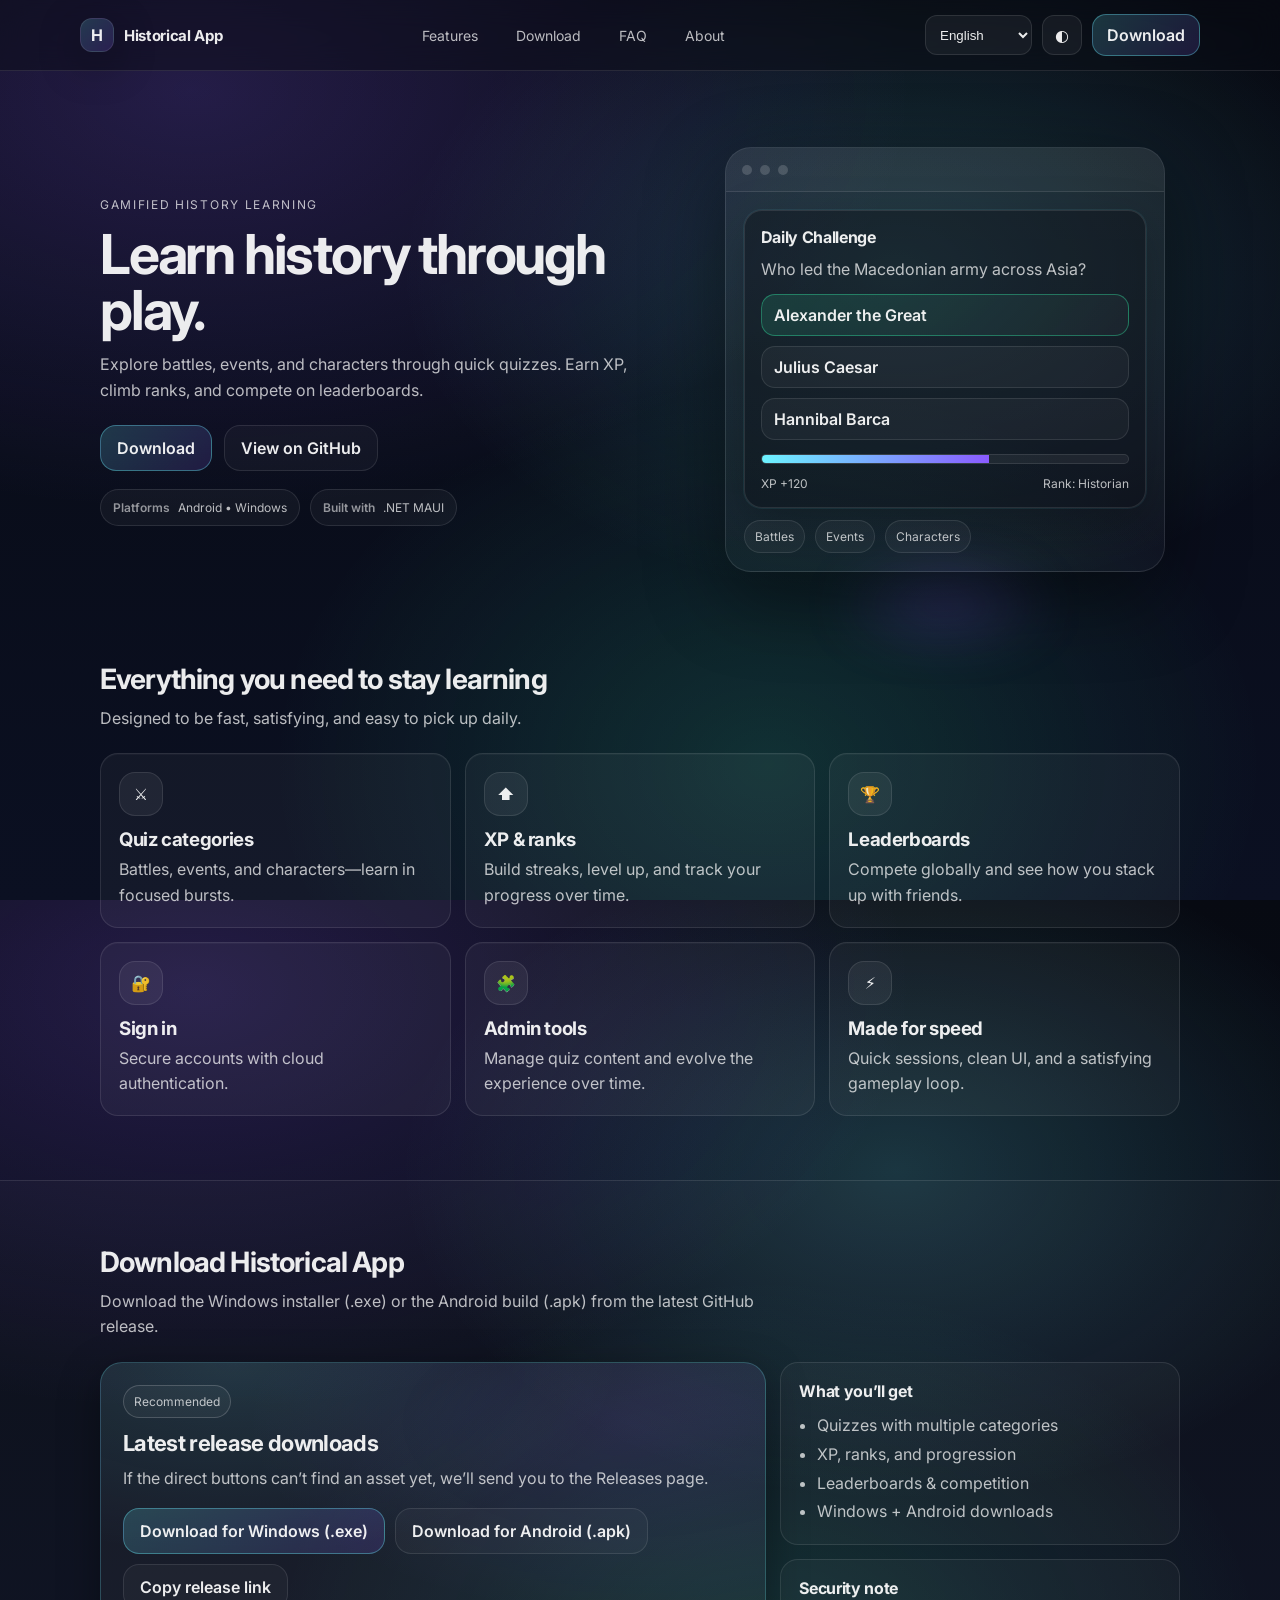
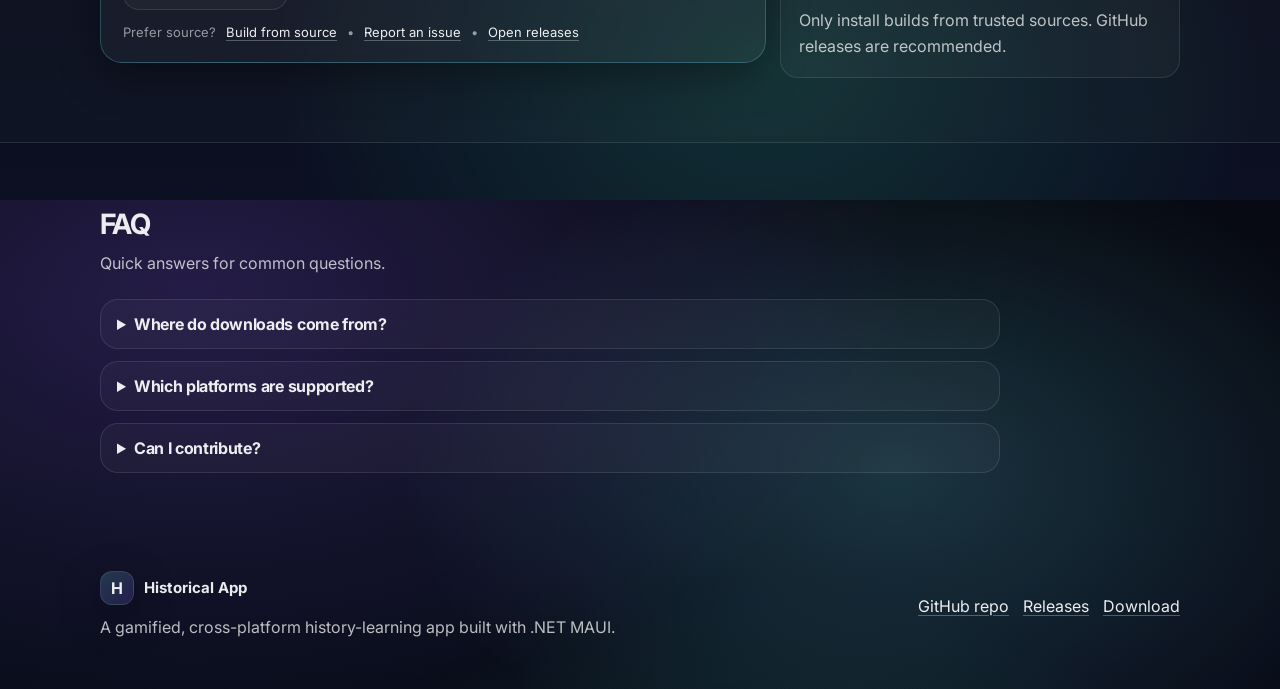
==== public/index.html @ 18646110 "added worker" ====
<!doctype html>
<html lang="en">
  <head>
    <meta charset="utf-8" />
    <meta name="viewport" content="width=device-width, initial-scale=1" />
    <meta name="color-scheme" content="dark light" />
    <title>Historical App — Learn history through play</title>
    <meta
      name="description"
      content="Historical App is a gamified history-learning experience with quizzes, XP progression, and leaderboards. Download the latest release for your device."
    />

    <meta property="og:title" content="Historical App" />
    <meta
      property="og:description"
      content="Gamified history learning: quizzes, XP progression, and leaderboards. Download the latest release."
    />
    <meta property="og:type" content="website" />
    <meta property="og:url" content="" />

    <link rel="preconnect" href="https://fonts.googleapis.com" />
    <link rel="preconnect" href="https://fonts.gstatic.com" crossorigin />
    <link
      href="https://fonts.googleapis.com/css2?family=Inter:wght@400;500;600;700&display=swap"
      rel="stylesheet"
    />
    <link rel="stylesheet" href="./style.css" />
    <link rel="icon" href="./favicon.ico" />
  </head>
  <body>
    <a class="skip-link" href="#main">Skip to content</a>

    <header class="topbar">
      <div class="container topbar__inner">
        <a class="brand" href="#">
          <span class="brand__mark" aria-hidden="true">H</span>
          <span class="brand__text">Historical App</span>
        </a>

        <nav class="nav" aria-label="Primary">
          <a class="nav__link" href="#features" data-i18n="nav.features">Features</a>
          <a class="nav__link" href="#download" data-i18n="nav.download">Download</a>
          <a class="nav__link" href="#faq" data-i18n="nav.faq">FAQ</a>
          <a class="nav__link" href="#about" data-i18n="nav.about">About</a>
        </nav>

        <div class="topbar__actions">
          <label class="lang" for="langSelect">
            <span class="sr-only" data-i18n="lang.label">Language</span>
            <select class="lang__select" id="langSelect" aria-label="Language">
              <option value="en">English</option>
              <option value="bg">Български</option>
              <option value="ru">Русский</option>
            </select>
          </label>
          <button class="icon-btn" id="themeToggle" type="button" aria-label="Toggle theme">
            <span class="icon-btn__icon" aria-hidden="true">◐</span>
          </button>
          <a class="btn btn--primary" href="#download" data-i18n="cta.download">Download</a>
        </div>
      </div>
    </header>

    <main id="main">
      <section class="hero">
        <div class="container hero__grid">
          <div class="hero__copy">
            <p class="eyebrow" data-i18n="hero.eyebrow">Gamified history learning</p>
            <h1 class="hero__title" data-i18n="hero.title">Learn history through play.</h1>
            <p class="hero__subtitle" data-i18n="hero.subtitle">
              Explore battles, events, and characters through quick quizzes. Earn XP, climb ranks, and
              compete on leaderboards.
            </p>

            <div class="hero__cta">
              <a class="btn btn--primary btn--lg" id="primaryDownload" href="#download" data-i18n="hero.primary">
                Download
              </a>
              <a class="btn btn--ghost btn--lg" id="viewOnGitHub" href="#" target="_blank" rel="noreferrer">
                <span data-i18n="hero.github">View on GitHub</span>
              </a>
            </div>

            <div class="meta-row" aria-label="Highlights">
              <div class="meta-pill">
                <span class="meta-pill__k" data-i18n="meta.platforms.k">Platforms</span>
                <span class="meta-pill__v" data-i18n="meta.platforms.v">Android • Windows</span>
              </div>
              <div class="meta-pill">
                <span class="meta-pill__k" data-i18n="meta.built.k">Built with</span>
                <span class="meta-pill__v" data-i18n="meta.built.v">.NET MAUI</span>
              </div>
            </div>
          </div>

          <div class="hero__art" aria-hidden="true">
            <div class="device">
              <div class="device__screen">
                <div class="device__header">
                  <div class="dot"></div>
                  <div class="dot"></div>
                  <div class="dot"></div>
                </div>
                <div class="device__body">
                  <div class="card card--glow">
                    <div class="card__title">Daily Challenge</div>
                    <div class="card__question">Who led the Macedonian army across Asia?</div>
                    <div class="answers">
                      <div class="answer">Alexander the Great</div>
                      <div class="answer">Julius Caesar</div>
                      <div class="answer">Hannibal Barca</div>
                    </div>
                    <div class="progress">
                      <div class="progress__bar"></div>
                    </div>
                    <div class="card__footer">
                      <span>XP +120</span>
                      <span>Rank: Historian</span>
                    </div>
                  </div>

                  <div class="badge-row">
                    <div class="mini-badge">Battles</div>
                    <div class="mini-badge">Events</div>
                    <div class="mini-badge">Characters</div>
                  </div>
                </div>
              </div>
              <div class="device__shadow"></div>
            </div>
          </div>
        </div>
      </section>

      <section class="section" id="features">
        <div class="container">
          <div class="section__head">
            <h2 class="section__title" data-i18n="features.title">Everything you need to stay learning</h2>
            <p class="section__subtitle" data-i18n="features.subtitle">
              Designed to be fast, satisfying, and easy to pick up daily.
            </p>
          </div>

          <div class="grid-3">
            <article class="feature">
              <div class="feature__icon" aria-hidden="true">⚔</div>
              <h3 class="feature__title" data-i18n="feature.quiz.title">Quiz categories</h3>
              <p class="feature__text" data-i18n="feature.quiz.text">
                Battles, events, and characters—learn in focused bursts.
              </p>
            </article>
            <article class="feature">
              <div class="feature__icon" aria-hidden="true">⬆</div>
              <h3 class="feature__title" data-i18n="feature.xp.title">XP & ranks</h3>
              <p class="feature__text" data-i18n="feature.xp.text">
                Build streaks, level up, and track your progress over time.
              </p>
            </article>
            <article class="feature">
              <div class="feature__icon" aria-hidden="true">🏆</div>
              <h3 class="feature__title" data-i18n="feature.leaderboards.title">Leaderboards</h3>
              <p class="feature__text" data-i18n="feature.leaderboards.text">
                Compete globally and see how you stack up with friends.
              </p>
            </article>
            <article class="feature">
              <div class="feature__icon" aria-hidden="true">🔐</div>
              <h3 class="feature__title" data-i18n="feature.auth.title">Sign in</h3>
              <p class="feature__text" data-i18n="feature.auth.text">
                Secure accounts with cloud authentication.
              </p>
            </article>
            <article class="feature">
              <div class="feature__icon" aria-hidden="true">🧩</div>
              <h3 class="feature__title" data-i18n="feature.admin.title">Admin tools</h3>
              <p class="feature__text" data-i18n="feature.admin.text">
                Manage quiz content and evolve the experience over time.
              </p>
            </article>
            <article class="feature">
              <div class="feature__icon" aria-hidden="true">⚡</div>
              <h3 class="feature__title" data-i18n="feature.speed.title">Made for speed</h3>
              <p class="feature__text" data-i18n="feature.speed.text">
                Quick sessions, clean UI, and a satisfying gameplay loop.
              </p>
            </article>
          </div>
        </div>
      </section>

      <section class="section section--alt" id="download">
        <div class="container">
          <div class="section__head">
            <h2 class="section__title" data-i18n="download.title">Download Historical App</h2>
            <p class="section__subtitle" data-i18n="download.subtitle">
              Download the Windows installer (.exe) or the Android build (.apk) from the latest GitHub
              release.
            </p>
          </div>

          <div class="download">
            <div class="download__card">
              <div class="download__label">Recommended</div>
              <h3 class="download__title" id="downloadTitle" data-i18n="download.latestTitle">
                Latest release downloads
              </h3>
              <p class="download__text" id="downloadText">
                If the direct buttons can’t find an asset yet, we’ll send you to the Releases page.
              </p>

              <div class="download__actions">
                <a class="btn btn--primary btn--lg" id="downloadWindowsBtn" href="#" target="_blank" rel="noreferrer">
                  <span data-i18n="download.windows">Download for Windows (.exe)</span>
                </a>
                <a class="btn btn--ghost btn--lg" id="downloadAndroidBtn" href="#" target="_blank" rel="noreferrer">
                  <span data-i18n="download.android">Download for Android (.apk)</span>
                </a>
                <button class="btn btn--ghost btn--lg" id="copyReleaseLink" type="button">
                  <span data-i18n="download.copy">Copy release link</span>
                </button>
              </div>

              <div class="download__fineprint">
                <span class="dot-sep" data-i18n="download.preferSource">Prefer source?</span>
                <a class="text-link" id="sourceLink" href="#" target="_blank" rel="noreferrer" data-i18n="download.source">
                  Build from source
                </a>
                <span class="dot-sep" aria-hidden="true">•</span>
                <a class="text-link" id="issuesLink" href="#" target="_blank" rel="noreferrer" data-i18n="download.issue">
                  Report an issue
                </a>
                <span class="dot-sep" aria-hidden="true">•</span>
                <a class="text-link" id="releasesLinkInline" href="#" target="_blank" rel="noreferrer" data-i18n="download.releases">
                  Open releases
                </a>
              </div>
            </div>

            <div class="download__side">
              <div class="mini">
                <h3 class="mini__title" data-i18n="download.side.title">What you’ll get</h3>
                <ul class="mini__list">
                  <li data-i18n="download.side.b1">Quizzes with multiple categories</li>
                  <li data-i18n="download.side.b2">XP, ranks, and progression</li>
                  <li data-i18n="download.side.b3">Leaderboards & competition</li>
                  <li data-i18n="download.side.b4">Windows + Android downloads</li>
                </ul>
              </div>

              <div class="mini">
                <h3 class="mini__title" data-i18n="download.security.title">Security note</h3>
                <p class="mini__text">
                  <span data-i18n="download.security.text">
                    Only install builds from trusted sources. GitHub releases are recommended.
                  </span>
                </p>
              </div>
            </div>
          </div>
        </div>
      </section>

      <section class="section" id="faq">
        <div class="container">
          <div class="section__head">
            <h2 class="section__title" data-i18n="faq.title">FAQ</h2>
            <p class="section__subtitle" data-i18n="faq.subtitle">Quick answers for common questions.</p>
          </div>

          <div class="faq">
            <details class="faq__item">
              <summary class="faq__q" data-i18n="faq.q1">Where do downloads come from?</summary>
              <div class="faq__a">
                <span data-i18n="faq.a1">
                  Downloads are hosted on GitHub under “Releases”. If no releases exist yet, you can
                  still build from source.
                </span>
              </div>
            </details>
            <details class="faq__item">
              <summary class="faq__q" data-i18n="faq.q2">Which platforms are supported?</summary>
              <div class="faq__a" data-i18n="faq.a2">Downloads are provided for Windows (.exe) and Android (.apk).</div>
            </details>
            <details class="faq__item">
              <summary class="faq__q" data-i18n="faq.q3">Can I contribute?</summary>
              <div class="faq__a">
                <span data-i18n="faq.a3">Yes. Open the repository, fork it, and submit a pull request.</span>
              </div>
            </details>
          </div>
        </div>
      </section>

      <section class="section section--footer" id="about">
        <div class="container footer">
          <div class="footer__left">
            <div class="footer__brand">
              <span class="brand__mark" aria-hidden="true">H</span>
              <span class="brand__text">Historical App</span>
            </div>
            <p class="footer__text">
              <span data-i18n="footer.tagline">
                A gamified, cross-platform history-learning app built with .NET MAUI.
              </span>
            </p>
          </div>

          <div class="footer__right">
            <a class="text-link" id="footerRepo" href="#" target="_blank" rel="noreferrer" data-i18n="footer.repo">
              GitHub repo
            </a>
            <a class="text-link" id="footerReleases" href="#" target="_blank" rel="noreferrer" data-i18n="footer.releases">
              Releases
            </a>
            <a class="text-link" href="#download" data-i18n="footer.download">Download</a>
          </div>
        </div>
      </section>
    </main>

    <div class="toast" id="toast" role="status" aria-live="polite" aria-atomic="true"></div>
    <script src="./scripts.js" defer></script>
  </body>
</html>
---- public/style.css ----
/* Generated from project root Style.css (kept in /public for case-sensitive deploys). */
:root {
  --bg: #070a12;
  --bg2: #0b1022;
  --card: rgba(255, 255, 255, 0.06);
  --card2: rgba(255, 255, 255, 0.08);
  --text: rgba(255, 255, 255, 0.92);
  --muted: rgba(255, 255, 255, 0.72);
  --faint: rgba(255, 255, 255, 0.55);
  --border: rgba(255, 255, 255, 0.10);
  --shadow: 0 24px 80px rgba(0, 0, 0, 0.45);
  --shadow2: 0 12px 40px rgba(0, 0, 0, 0.35);

  --brand1: #6cf3ff;
  --brand2: #8a5bff;
  --brand3: #35ffb1;
  --warn: #ffcc66;

  --radius: 18px;
  --radius-sm: 12px;
  --container: 1120px;
  --font: "Inter", system-ui, -apple-system, Segoe UI, Roboto, Arial, sans-serif;

  --focus: 0 0 0 4px rgba(108, 243, 255, 0.22);
}

[data-theme="light"] {
  --bg: #f7f7ff;
  --bg2: #eef2ff;
  --card: rgba(20, 25, 40, 0.06);
  --card2: rgba(20, 25, 40, 0.08);
  --text: rgba(12, 14, 20, 0.92);
  --muted: rgba(12, 14, 20, 0.72);
  --faint: rgba(12, 14, 20, 0.56);
  --border: rgba(12, 14, 20, 0.12);
  --shadow: 0 24px 80px rgba(15, 18, 30, 0.18);
  --shadow2: 0 12px 40px rgba(15, 18, 30, 0.14);
}

*,
*::before,
*::after {
  box-sizing: border-box;
}

html,
body {
  height: 100%;
}

html {
  scroll-behavior: smooth;
}

body {
  margin: 0;
  font-family: var(--font);
  color: var(--text);
  background:
    radial-gradient(1200px 700px at 15% 10%, rgba(138, 91, 255, 0.22), transparent 60%),
    radial-gradient(900px 600px at 70% 30%, rgba(108, 243, 255, 0.18), transparent 55%),
    radial-gradient(900px 700px at 60% 85%, rgba(53, 255, 177, 0.14), transparent 55%),
    linear-gradient(180deg, var(--bg), var(--bg2));
}

a {
  color: inherit;
  text-decoration: none;
}

button {
  font: inherit;
  color: inherit;
}

.sr-only {
  position: absolute;
  width: 1px;
  height: 1px;
  padding: 0;
  margin: -1px;
  overflow: hidden;
  clip: rect(0, 0, 0, 0);
  white-space: nowrap;
  border: 0;
}

.container {
  max-width: var(--container);
  padding: 0 20px;
  margin: 0 auto;
}

.skip-link {
  position: absolute;
  left: 12px;
  top: 12px;
  transform: translateY(-200%);
  padding: 10px 12px;
  background: var(--card2);
  border: 1px solid var(--border);
  border-radius: 12px;
  z-index: 9999;
}

.skip-link:focus {
  transform: translateY(0);
  outline: none;
  box-shadow: var(--focus);
}

.topbar {
  position: sticky;
  top: 0;
  z-index: 50;
  backdrop-filter: blur(14px);
  background: rgba(10, 12, 20, 0.45);
  border-bottom: 1px solid var(--border);
}

[data-theme="light"] .topbar {
  background: rgba(250, 250, 255, 0.65);
}

.topbar__inner {
  display: flex;
  align-items: center;
  justify-content: space-between;
  gap: 16px;
  padding: 14px 0;
}

.brand {
  display: inline-flex;
  gap: 10px;
  align-items: center;
  font-weight: 700;
  letter-spacing: -0.02em;
}

.brand__mark {
  width: 34px;
  height: 34px;
  border-radius: 12px;
  display: grid;
  place-items: center;
  background: linear-gradient(135deg, rgba(108, 243, 255, 0.18), rgba(138, 91, 255, 0.18));
  border: 1px solid var(--border);
  box-shadow: var(--shadow2);
}

.brand__text {
  font-size: 15px;
  color: var(--text);
}

.nav {
  display: flex;
  gap: 18px;
  align-items: center;
}

.nav__link {
  font-size: 14px;
  color: var(--muted);
  padding: 8px 10px;
  border-radius: 10px;
}

.nav__link:hover {
  color: var(--text);
  background: rgba(255, 255, 255, 0.06);
}

.topbar__actions {
  display: flex;
  align-items: center;
  gap: 10px;
}

.lang {
  display: inline-flex;
  align-items: center;
}

.lang__select {
  height: 40px;
  border-radius: 12px;
  border: 1px solid var(--border);
  background: rgba(255, 255, 255, 0.05);
  color: var(--text);
  padding: 0 10px;
  cursor: pointer;
}

[data-theme="light"] .lang__select {
  background: rgba(20, 25, 40, 0.05);
}

.lang__select:focus-visible {
  outline: none;
  box-shadow: var(--focus);
}

.lang__select option {
  background: var(--bg);
  color: var(--text);
}

.icon-btn {
  width: 40px;
  height: 40px;
  border-radius: 12px;
  border: 1px solid var(--border);
  background: rgba(255, 255, 255, 0.05);
  cursor: pointer;
}

.icon-btn:hover {
  background: rgba(255, 255, 255, 0.08);
}

.icon-btn:focus-visible {
  outline: none;
  box-shadow: var(--focus);
}

.btn {
  display: inline-flex;
  align-items: center;
  justify-content: center;
  gap: 10px;
  border-radius: 14px;
  border: 1px solid var(--border);
  padding: 10px 14px;
  background: rgba(255, 255, 255, 0.06);
  color: var(--text);
  font-weight: 600;
  cursor: pointer;
  transition: transform 160ms ease, background 160ms ease, border-color 160ms ease;
  user-select: none;
}

.btn:hover {
  transform: translateY(-1px);
  background: rgba(255, 255, 255, 0.08);
  border-color: rgba(255, 255, 255, 0.16);
}

.btn:active {
  transform: translateY(0);
}

.btn:focus-visible {
  outline: none;
  box-shadow: var(--focus);
}

.btn--primary {
  border-color: rgba(108, 243, 255, 0.35);
  background: linear-gradient(135deg, rgba(108, 243, 255, 0.18), rgba(138, 91, 255, 0.16));
}

.btn--primary:hover {
  border-color: rgba(108, 243, 255, 0.55);
}

.btn--ghost {
  background: rgba(255, 255, 255, 0.03);
}

.btn--lg {
  padding: 12px 16px;
  border-radius: 16px;
}

.hero {
  padding: 76px 0 26px;
}

.hero__grid {
  display: grid;
  grid-template-columns: 1.1fr 0.9fr;
  gap: 34px;
  align-items: center;
}

.eyebrow {
  display: inline-flex;
  gap: 8px;
  align-items: center;
  font-size: 12px;
  letter-spacing: 0.14em;
  text-transform: uppercase;
  color: var(--muted);
  margin: 0 0 14px;
}

.hero__title {
  font-size: clamp(36px, 4.3vw, 56px);
  line-height: 1.02;
  letter-spacing: -0.04em;
  margin: 0 0 14px;
}

.hero__subtitle {
  font-size: 16px;
  line-height: 1.6;
  color: var(--muted);
  margin: 0 0 22px;
  max-width: 54ch;
}

.hero__cta {
  display: flex;
  gap: 12px;
  flex-wrap: wrap;
  margin-bottom: 18px;
}

.meta-row {
  display: flex;
  gap: 10px;
  flex-wrap: wrap;
}

.meta-pill {
  border: 1px solid var(--border);
  background: rgba(255, 255, 255, 0.04);
  border-radius: 999px;
  padding: 10px 12px;
  display: inline-flex;
  gap: 8px;
  align-items: baseline;
}

.meta-pill__k {
  font-size: 12px;
  color: var(--faint);
  font-weight: 600;
}

.meta-pill__v {
  font-size: 12px;
  color: var(--muted);
}

.hero__art {
  display: grid;
  place-items: center;
}

.device {
  width: min(440px, 100%);
  position: relative;
}

.device__screen {
  border-radius: 26px;
  border: 1px solid var(--border);
  background: linear-gradient(180deg, rgba(255, 255, 255, 0.06), rgba(255, 255, 255, 0.03));
  box-shadow: var(--shadow);
  overflow: hidden;
}

.device__header {
  height: 44px;
  display: flex;
  align-items: center;
  padding: 0 16px;
  gap: 8px;
  border-bottom: 1px solid var(--border);
  background: rgba(255, 255, 255, 0.03);
}

.dot {
  width: 10px;
  height: 10px;
  border-radius: 50%;
  background: rgba(255, 255, 255, 0.16);
}

.device__body {
  padding: 18px;
}

.card {
  border-radius: 18px;
  border: 1px solid var(--border);
  background: rgba(10, 12, 20, 0.42);
  padding: 16px;
}

[data-theme="light"] .card {
  background: rgba(255, 255, 255, 0.58);
}

.card--glow {
  box-shadow:
    0 0 0 1px rgba(108, 243, 255, 0.08),
    0 18px 50px rgba(0, 0, 0, 0.28);
}

.card__title {
  font-weight: 700;
  letter-spacing: -0.02em;
  margin-bottom: 10px;
}

.card__question {
  color: var(--muted);
  line-height: 1.55;
  margin-bottom: 12px;
}

.answers {
  display: grid;
  gap: 10px;
  margin-bottom: 14px;
}

.answer {
  border-radius: 14px;
  border: 1px solid var(--border);
  background: rgba(255, 255, 255, 0.04);
  padding: 10px 12px;
  font-weight: 600;
  color: var(--text);
}

.answer:first-child {
  border-color: rgba(53, 255, 177, 0.35);
  background: linear-gradient(135deg, rgba(53, 255, 177, 0.12), rgba(255, 255, 255, 0.03));
}

.progress {
  height: 10px;
  border-radius: 999px;
  background: rgba(255, 255, 255, 0.06);
  border: 1px solid var(--border);
  overflow: hidden;
  margin-bottom: 12px;
}

.progress__bar {
  height: 100%;
  width: 62%;
  background: linear-gradient(90deg, var(--brand1), var(--brand2));
}

.card__footer {
  display: flex;
  justify-content: space-between;
  gap: 10px;
  font-size: 12px;
  color: var(--muted);
}

.badge-row {
  display: flex;
  gap: 10px;
  margin-top: 12px;
  flex-wrap: wrap;
}

.mini-badge {
  font-size: 12px;
  padding: 8px 10px;
  border-radius: 999px;
  border: 1px solid var(--border);
  background: rgba(255, 255, 255, 0.04);
  color: var(--muted);
}

.device__shadow {
  position: absolute;
  inset: auto 14% -22% 14%;
  height: 120px;
  filter: blur(26px);
  background: radial-gradient(closest-side, rgba(138, 91, 255, 0.30), transparent 70%);
  z-index: -1;
}

.section {
  padding: 64px 0;
}

.section--alt {
  background: rgba(255, 255, 255, 0.02);
  border-top: 1px solid var(--border);
  border-bottom: 1px solid var(--border);
}

.section__head {
  margin-bottom: 22px;
  max-width: 70ch;
}

.section__title {
  margin: 0 0 10px;
  font-size: 28px;
  letter-spacing: -0.03em;
}

.section__subtitle {
  margin: 0;
  color: var(--muted);
  line-height: 1.6;
}

.grid-3 {
  display: grid;
  grid-template-columns: repeat(3, 1fr);
  gap: 14px;
}

.feature {
  padding: 18px;
  border-radius: var(--radius);
  border: 1px solid var(--border);
  background: rgba(255, 255, 255, 0.04);
  box-shadow: 0 1px 0 rgba(255, 255, 255, 0.03) inset;
}

.feature__icon {
  width: 44px;
  height: 44px;
  border-radius: 16px;
  display: grid;
  place-items: center;
  border: 1px solid var(--border);
  background: rgba(255, 255, 255, 0.06);
  margin-bottom: 12px;
  font-weight: 700;
}

.feature__title {
  margin: 0 0 6px;
  letter-spacing: -0.02em;
}

.feature__text {
  margin: 0;
  color: var(--muted);
  line-height: 1.6;
}

.download {
  display: grid;
  grid-template-columns: 1.25fr 0.75fr;
  gap: 14px;
  align-items: start;
}

.download__card {
  border-radius: 22px;
  border: 1px solid rgba(108, 243, 255, 0.22);
  background:
    radial-gradient(700px 350px at 20% 0%, rgba(108, 243, 255, 0.12), transparent 55%),
    radial-gradient(700px 350px at 80% 20%, rgba(138, 91, 255, 0.12), transparent 55%),
    rgba(255, 255, 255, 0.04);
  padding: 22px;
  box-shadow: var(--shadow2);
  position: relative;
  overflow: hidden;
}

.download__label {
  display: inline-flex;
  align-items: center;
  border: 1px solid rgba(255, 255, 255, 0.18);
  border-radius: 999px;
  padding: 8px 10px;
  font-size: 12px;
  color: var(--muted);
  background: rgba(255, 255, 255, 0.04);
  margin-bottom: 12px;
}

.download__title {
  margin: 0 0 10px;
  letter-spacing: -0.03em;
  font-size: 22px;
}

.download__text {
  margin: 0 0 16px;
  color: var(--muted);
  line-height: 1.6;
}

.download__actions {
  display: flex;
  gap: 10px;
  flex-wrap: wrap;
  margin-bottom: 14px;
}

.download__fineprint {
  font-size: 13px;
  color: var(--muted);
  display: flex;
  flex-wrap: wrap;
  gap: 10px;
  align-items: center;
}

.dot-sep {
  color: var(--faint);
}

.download__side {
  display: grid;
  gap: 14px;
}

.mini {
  border-radius: 18px;
  border: 1px solid var(--border);
  background: rgba(255, 255, 255, 0.03);
  padding: 18px;
}

.mini__title {
  margin: 0 0 10px;
  font-size: 16px;
  letter-spacing: -0.02em;
}

.mini__text {
  margin: 0;
  color: var(--muted);
  line-height: 1.6;
}

.mini__list {
  margin: 0;
  padding-left: 18px;
  color: var(--muted);
  line-height: 1.8;
}

.text-link {
  color: var(--text);
  text-decoration: underline;
  text-underline-offset: 3px;
  text-decoration-color: rgba(255, 255, 255, 0.28);
}

.text-link:hover {
  text-decoration-color: rgba(255, 255, 255, 0.45);
}

.faq {
  display: grid;
  gap: 12px;
  max-width: 900px;
}

.faq__item {
  border: 1px solid var(--border);
  border-radius: 18px;
  background: rgba(255, 255, 255, 0.03);
  padding: 14px 16px;
}

.faq__q {
  cursor: pointer;
  font-weight: 700;
  letter-spacing: -0.02em;
}

.faq__a {
  margin-top: 10px;
  color: var(--muted);
  line-height: 1.7;
}

.section--footer {
  padding: 34px 0 48px;
}

.footer {
  display: flex;
  justify-content: space-between;
  gap: 18px;
  flex-wrap: wrap;
  align-items: center;
}

.footer__brand {
  display: inline-flex;
  gap: 10px;
  align-items: center;
  font-weight: 700;
}

.footer__text {
  margin: 10px 0 0;
  color: var(--muted);
  line-height: 1.6;
  max-width: 60ch;
}

.footer__right {
  display: flex;
  gap: 14px;
  flex-wrap: wrap;
  align-items: center;
}

.toast {
  position: fixed;
  left: 50%;
  bottom: 18px;
  transform: translateX(-50%) translateY(40px);
  opacity: 0;
  pointer-events: none;
  padding: 12px 14px;
  border-radius: 14px;
  border: 1px solid var(--border);
  background: rgba(10, 12, 20, 0.70);
  backdrop-filter: blur(12px);
  color: var(--text);
  box-shadow: var(--shadow2);
  transition: opacity 180ms ease, transform 180ms ease;
  max-width: min(92vw, 560px);
}

[data-theme="light"] .toast {
  background: rgba(255, 255, 255, 0.78);
}

.toast--show {
  opacity: 1;
  transform: translateX(-50%) translateY(0);
}

@media (max-width: 920px) {
  .hero__grid {
    grid-template-columns: 1fr;
  }

  .download {
    grid-template-columns: 1fr;
  }

  .nav {
    display: none;
  }
}

@media (max-width: 720px) {
  .hero {
    padding-top: 54px;
  }

  .grid-3 {
    grid-template-columns: 1fr;
  }

  .topbar__inner {
    padding: 12px 0;
  }
}
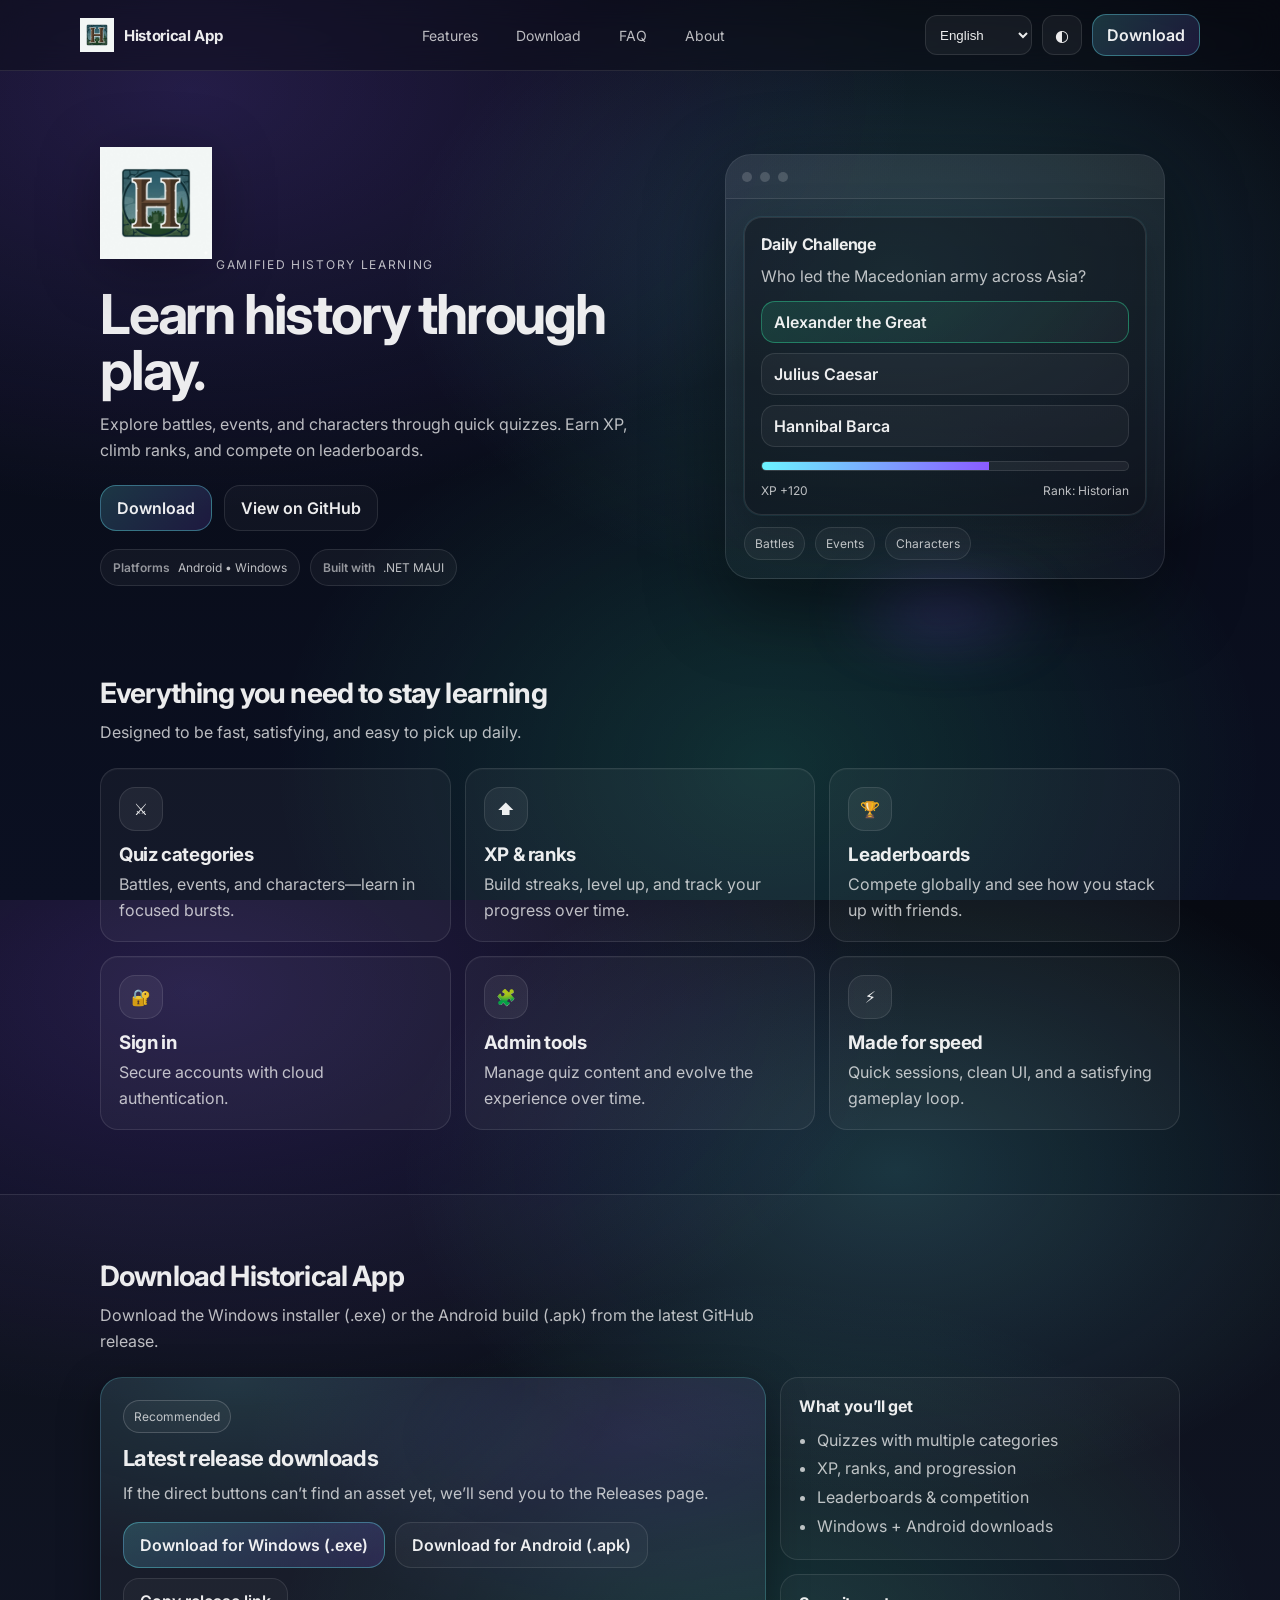
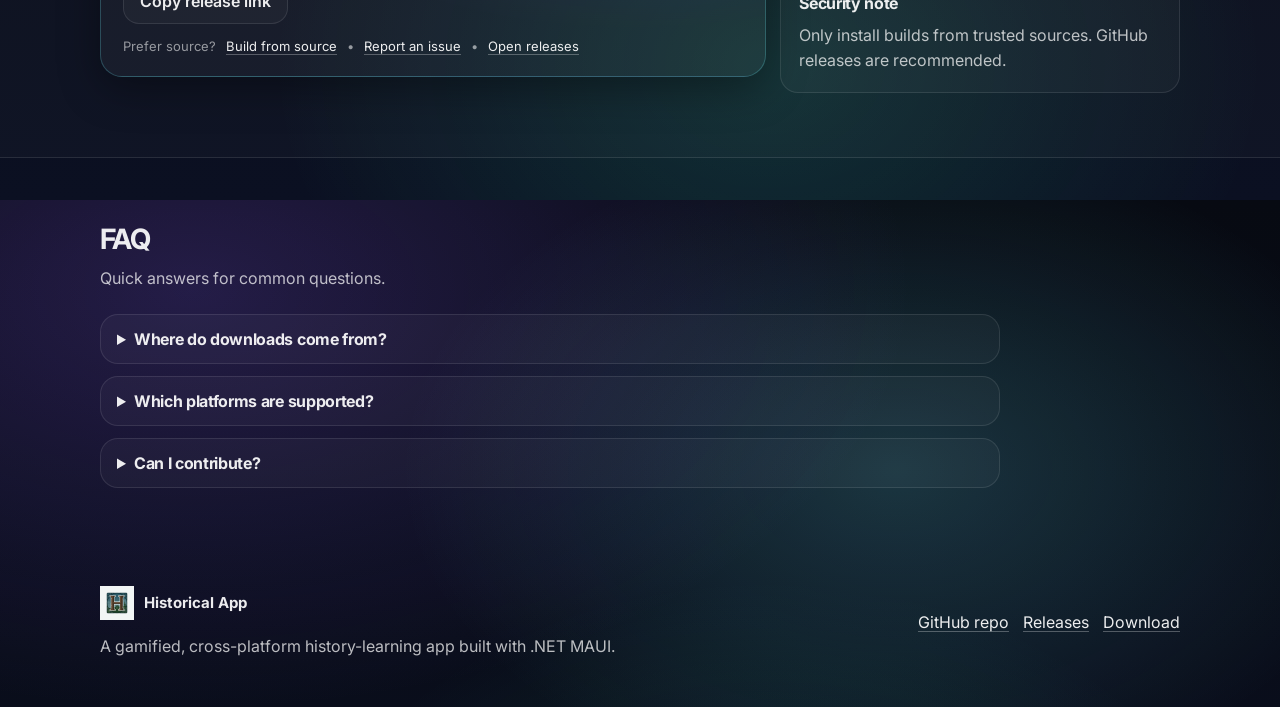
==== commit 383f0097: "more images" ====
--- a/public/index.html
+++ b/public/index.html
@@ -25,7 +25,10 @@
       rel="stylesheet"
     />
     <link rel="stylesheet" href="./style.css" />
-    <link rel="icon" href="./favicon.ico" />
+    <link rel="icon" type="image/png" sizes="32x32" href="./favicon-32.png" />
+    <link rel="icon" type="image/png" sizes="48x48" href="./favicon-48.png" />
+    <link rel="apple-touch-icon" sizes="180x180" href="./apple-touch-icon.png" />
+    <link rel="icon" type="image/png" sizes="192x192" href="./icon-192.png" />
   </head>
   <body>
     <a class="skip-link" href="#main">Skip to content</a>
@@ -33,7 +36,7 @@
     <header class="topbar">
       <div class="container topbar__inner">
         <a class="brand" href="#">
-          <span class="brand__mark" aria-hidden="true">H</span>
+          <img class="brand__logo" src="./logo.png" alt="Historical App logo" />
           <span class="brand__text">Historical App</span>
         </a>
 
@@ -65,6 +68,7 @@
       <section class="hero">
         <div class="container hero__grid">
           <div class="hero__copy">
+            <img class="hero__logo" src="./logo.png" alt="Historical App logo" />
             <p class="eyebrow" data-i18n="hero.eyebrow">Gamified history learning</p>
             <h1 class="hero__title" data-i18n="hero.title">Learn history through play.</h1>
             <p class="hero__subtitle" data-i18n="hero.subtitle">
@@ -295,7 +299,7 @@
         <div class="container footer">
           <div class="footer__left">
             <div class="footer__brand">
-              <span class="brand__mark" aria-hidden="true">H</span>
+              <img class="brand__logo" src="./logo.png" alt="Historical App logo" />
               <span class="brand__text">Historical App</span>
             </div>
             <p class="footer__text">
--- a/public/style.css
+++ b/public/style.css
@@ -149,9 +149,23 @@
   box-shadow: var(--shadow2);
 }
 
+.brand__logo {
+  width: 34px;
+  height: 34px;
+  object-fit: contain;
+}
+
 .brand__text {
   font-size: 15px;
   color: var(--text);
+}
+
+.hero__logo {
+  width: 112px;
+  height: 112px;
+  object-fit: contain;
+  margin-bottom: 10px;
+  filter: drop-shadow(0 10px 30px rgba(0, 0, 0, 0.28));
 }
 
 .nav {
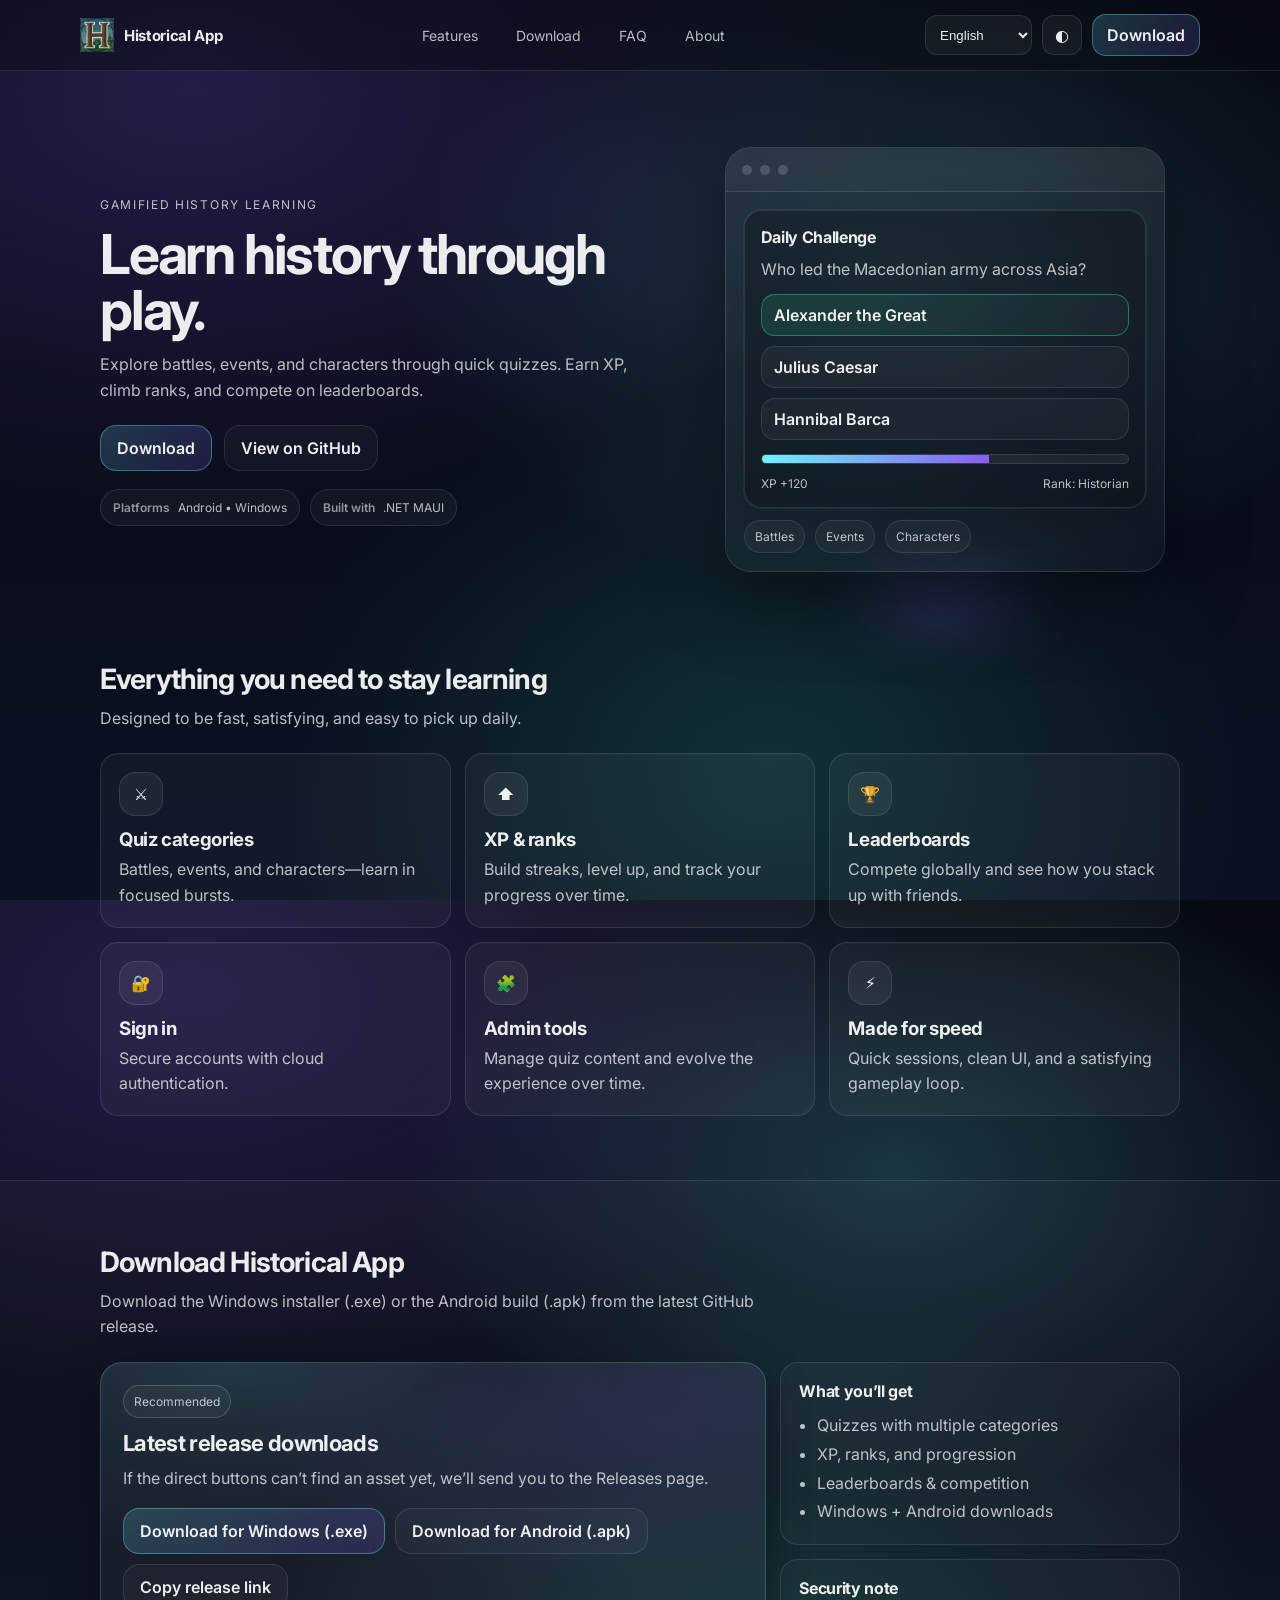
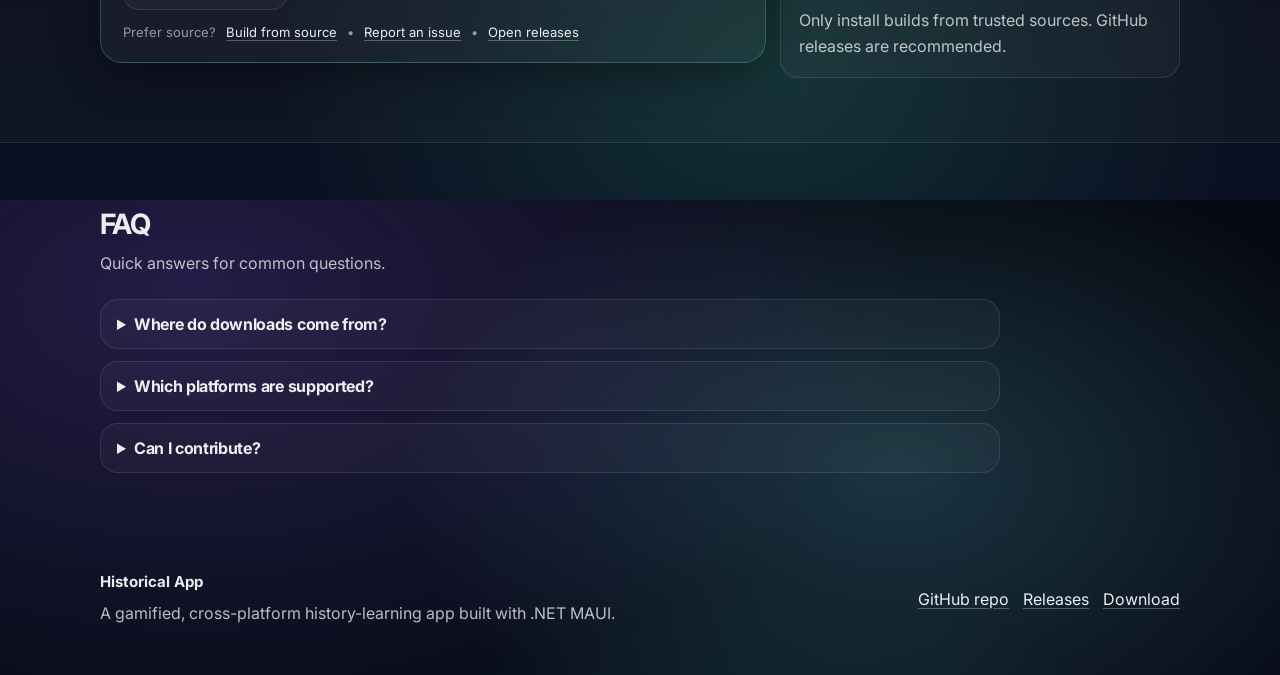
==== commit daa281ed: "new logo" ====
--- a/public/index.html
+++ b/public/index.html
@@ -68,7 +68,6 @@
       <section class="hero">
         <div class="container hero__grid">
           <div class="hero__copy">
-            <img class="hero__logo" src="./logo.png" alt="Historical App logo" />
             <p class="eyebrow" data-i18n="hero.eyebrow">Gamified history learning</p>
             <h1 class="hero__title" data-i18n="hero.title">Learn history through play.</h1>
             <p class="hero__subtitle" data-i18n="hero.subtitle">
@@ -299,7 +298,6 @@
         <div class="container footer">
           <div class="footer__left">
             <div class="footer__brand">
-              <img class="brand__logo" src="./logo.png" alt="Historical App logo" />
               <span class="brand__text">Historical App</span>
             </div>
             <p class="footer__text">
--- a/public/style.css
+++ b/public/style.css
@@ -160,14 +160,6 @@
   color: var(--text);
 }
 
-.hero__logo {
-  width: 112px;
-  height: 112px;
-  object-fit: contain;
-  margin-bottom: 10px;
-  filter: drop-shadow(0 10px 30px rgba(0, 0, 0, 0.28));
-}
-
 .nav {
   display: flex;
   gap: 18px;
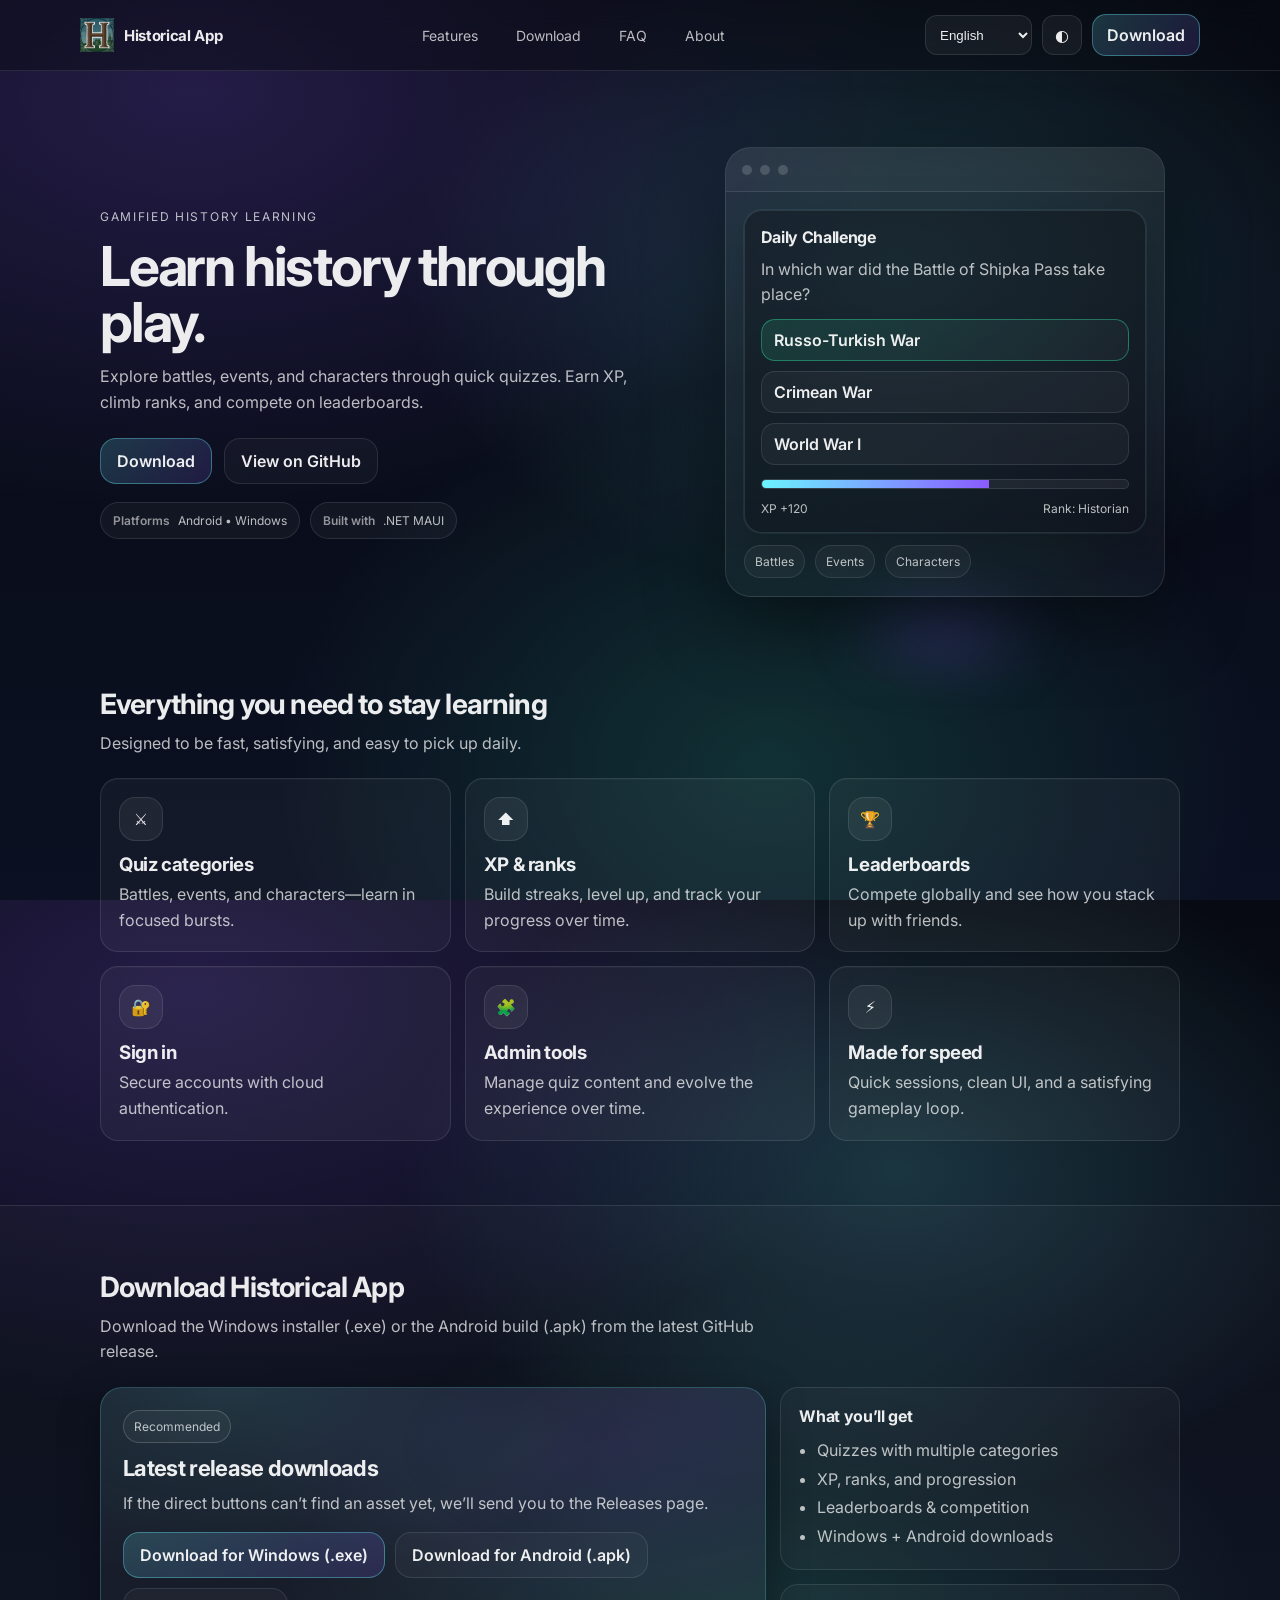
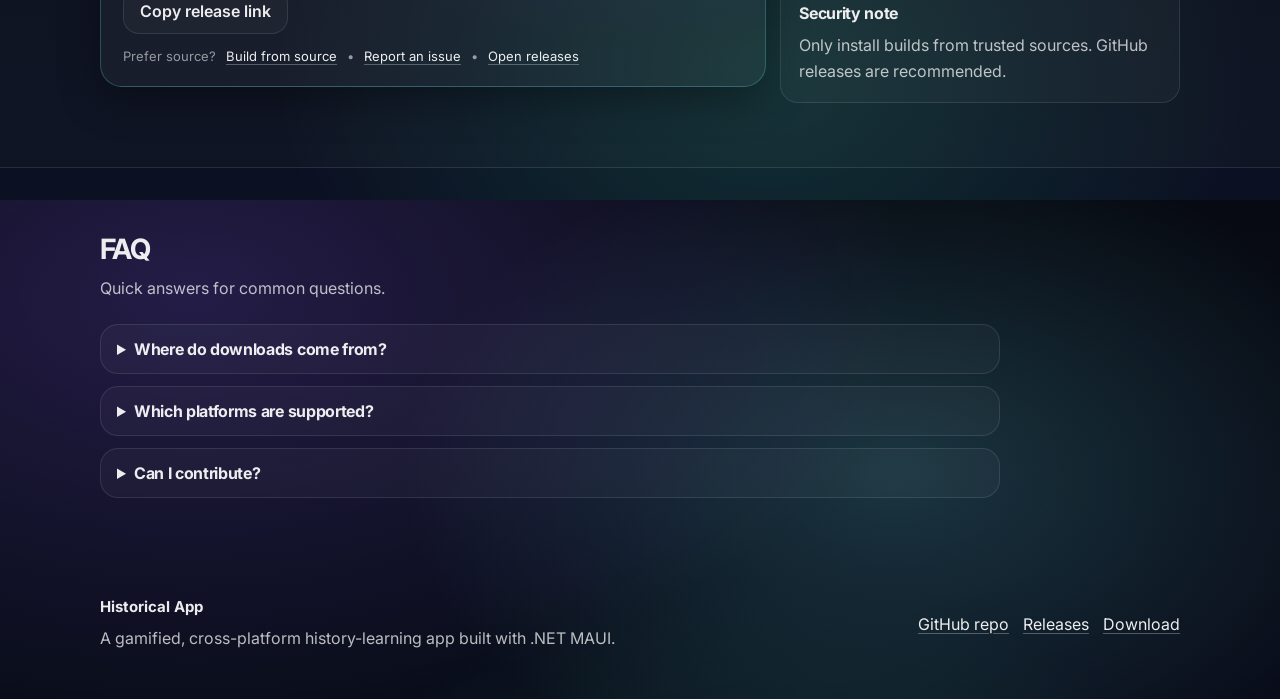
==== commit 7d60172b: "magic" ====
--- a/public/index.html
+++ b/public/index.html
@@ -107,11 +107,11 @@
                 <div class="device__body">
                   <div class="card card--glow">
                     <div class="card__title">Daily Challenge</div>
-                    <div class="card__question">Who led the Macedonian army across Asia?</div>
+                    <div class="card__question">In which war did the Battle of Shipka Pass take place?</div>
                     <div class="answers">
-                      <div class="answer">Alexander the Great</div>
-                      <div class="answer">Julius Caesar</div>
-                      <div class="answer">Hannibal Barca</div>
+                      <div class="answer">Russo-Turkish War</div>
+                      <div class="answer">Crimean War</div>
+                      <div class="answer">World War I</div>
                     </div>
                     <div class="progress">
                       <div class="progress__bar"></div>
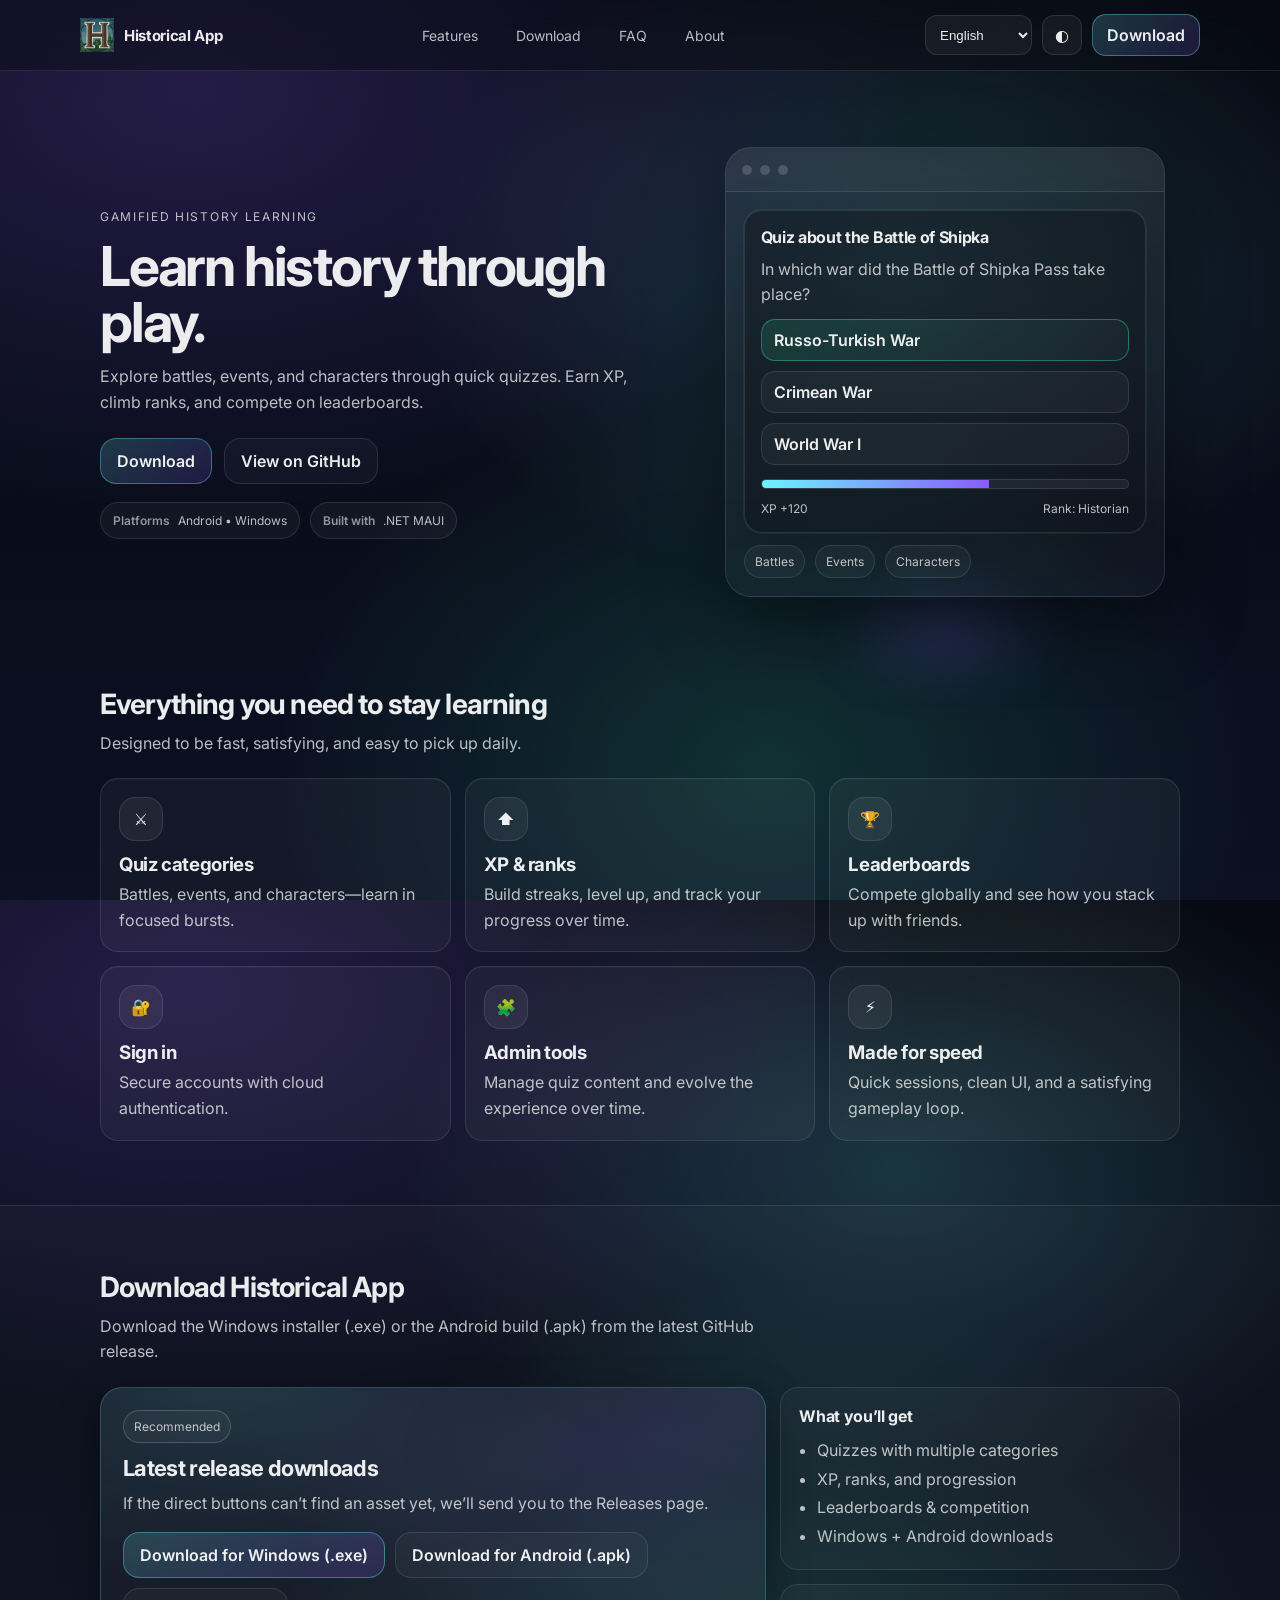
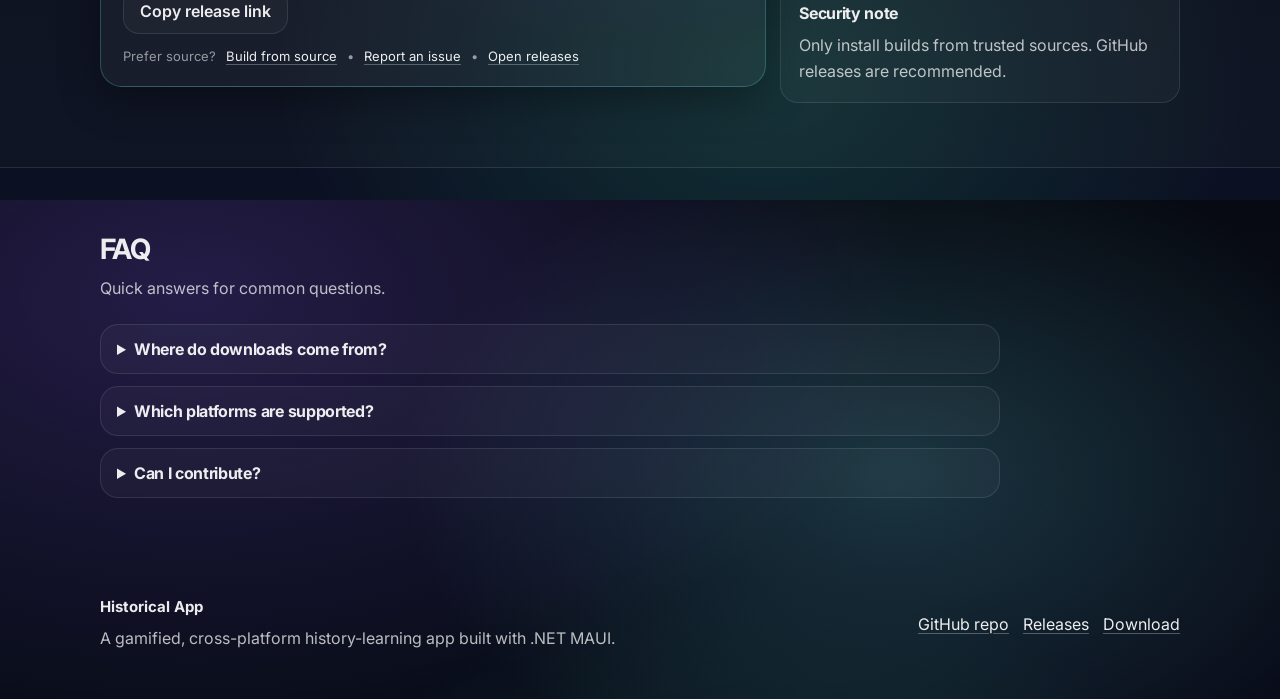
==== commit 2a2cb252: "iamtired" ====
--- a/public/index.html
+++ b/public/index.html
@@ -106,7 +106,7 @@
                 </div>
                 <div class="device__body">
                   <div class="card card--glow">
-                    <div class="card__title">Daily Challenge</div>
+                    <div class="card__title">Quiz about the Battle of Shipka</div>
                     <div class="card__question">In which war did the Battle of Shipka Pass take place?</div>
                     <div class="answers">
                       <div class="answer">Russo-Turkish War</div>
